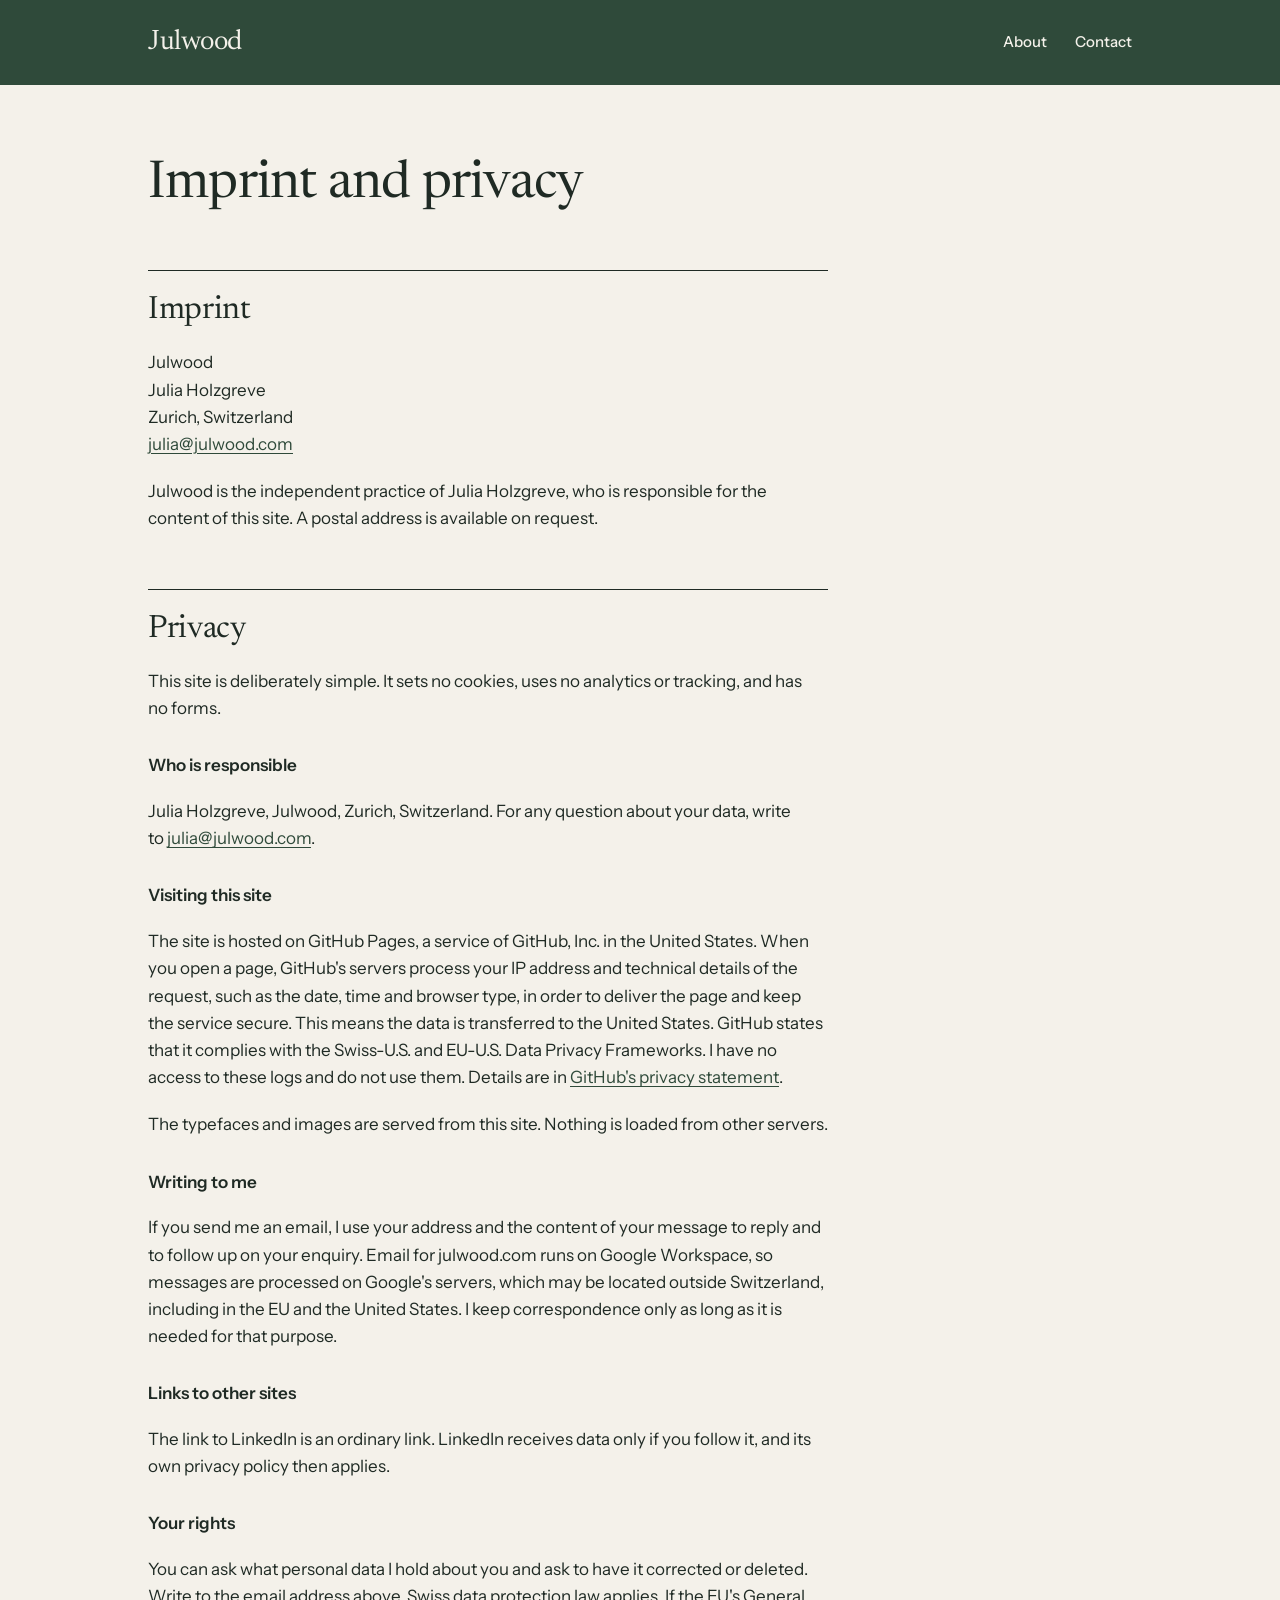
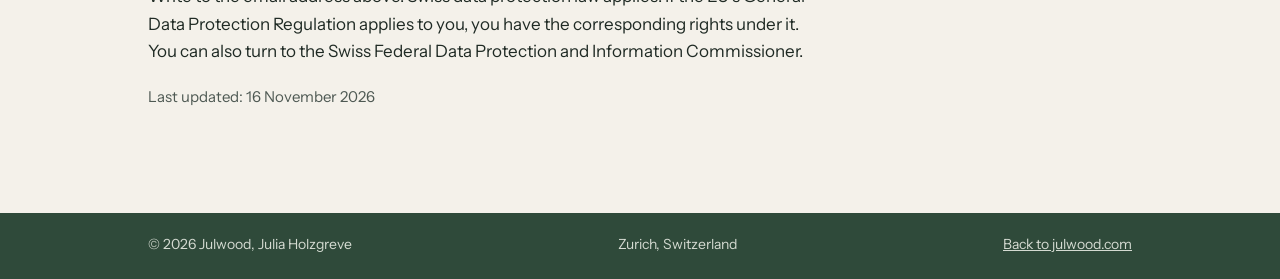
==== imprint/index.html @ 44e73a9a "Add imprint and privacy page - New page at /imprint/ with a minimal imprint (name, city, email) and " ====
<!doctype html>
<html lang="en">
<head>
<meta charset="utf-8">
<meta name="viewport" content="width=device-width, initial-scale=1">
<title>Imprint and privacy | Julwood</title>
<meta name="description" content="Imprint and privacy information for julwood.com.">
<meta name="robots" content="noindex">
<link rel="canonical" href="https://julwood.com/imprint/">
<meta name="theme-color" content="#2F4A3A">
<link rel="icon" href="../favicon.svg" type="image/svg+xml">
<link rel="preload" href="../fonts/newsreader.woff" as="font" type="font/woff" crossorigin>
<link rel="preload" href="../fonts/instrument-sans.woff" as="font" type="font/woff" crossorigin>
<link rel="stylesheet" href="../styles.css">
</head>
<body id="top">

<header class="site-top">
<div class="wrap site-header">
  <a class="wordmark" href="../">Julwood</a>
  <nav class="site-nav" aria-label="Sections">
    <a href="../#about">About</a>
    <a href="../#contact">Contact</a>
  </nav>
</div>
</header>

<main>
<div class="wrap legal">
<div class="legal-inner">

  <h1>Imprint and privacy</h1>

  <section aria-labelledby="imprint-title">
    <h2 id="imprint-title">Imprint</h2>
    <address>
      Julwood<br>
      Julia Holzgreve<br>
      Zurich, Switzerland<br>
      <a href="mailto:julia@julwood.com">julia@julwood.com</a>
    </address>
    <p>Julwood is the independent practice of Julia Holzgreve, who is responsible for the content of this site. A postal address is available on request.</p>
  </section>

  <section aria-labelledby="privacy-title">
    <h2 id="privacy-title">Privacy</h2>
    <p>This site is deliberately simple. It sets no cookies, uses no analytics or tracking, and has no forms.</p>

    <h3>Who is responsible</h3>
    <p>Julia Holzgreve, Julwood, Zurich, Switzerland. For any question about your data, write to <a href="mailto:julia@julwood.com">julia@julwood.com</a>.</p>

    <h3>Visiting this site</h3>
    <p>The site is hosted on GitHub Pages, a service of GitHub, Inc. in the United States. When you open a page, GitHub's servers process your IP address and technical details of the request, such as the date, time and browser type, in order to deliver the page and keep the service secure. This means the data is transferred to the United States. GitHub states that it complies with the Swiss-U.S. and EU-U.S. Data Privacy Frameworks. I have no access to these logs and do not use them. Details are in <a href="https://docs.github.com/en/site-policy/privacy-policies/github-general-privacy-statement" rel="noopener">GitHub's privacy statement</a>.</p>
    <p>The typefaces and images are served from this site. Nothing is loaded from other servers.</p>

    <h3>Writing to me</h3>
    <p>If you send me an email, I use your address and the content of your message to reply and to follow up on your enquiry. Email for julwood.com runs on Google Workspace, so messages are processed on Google's servers, which may be located outside Switzerland, including in the EU and the United States. I keep correspondence only as long as it is needed for that purpose.</p>

    <h3>Links to other sites</h3>
    <p>The link to LinkedIn is an ordinary link. LinkedIn receives data only if you follow it, and its own privacy policy then applies.</p>

    <h3>Your rights</h3>
    <p>You can ask what personal data I hold about you and ask to have it corrected or deleted. Write to the email address above. Swiss data protection law applies. If the EU's General Data Protection Regulation applies to you, you have the corresponding rights under it. You can also turn to the Swiss Federal Data Protection and Information Commissioner.</p>

    <p class="note">Last updated: 16 November 2026</p>
  </section>

</div>
</div>
</main>

<footer class="legal-foot">
  <div class="wrap">
    <div class="site-footer-inner" style="border-top: 0">
      <span>© 2026 Julwood, Julia Holzgreve</span>
      <span>Zurich, Switzerland</span>
      <a href="../">Back to julwood.com</a>
    </div>
  </div>
</footer>

</body>
</html>
---- styles.css ----
/* Typefaces are served from this site (SIL Open Font License, see fonts/) */
@font-face { font-family: 'Newsreader'; src: url('fonts/newsreader.woff') format('woff'); font-weight: 400 500; font-style: normal; font-display: swap; }
@font-face { font-family: 'Instrument Sans'; src: url('fonts/instrument-sans.woff') format('woff'); font-weight: 400 600; font-style: normal; font-display: swap; }
:root {
  /* Layout: one centred column, max 1080px; green top with headline and picture, sections stack, contact band fills the rest of the screen */
  --ground: #F4F1EA;
  --ink: #1F2A24;
  --accent: #2F4A3A;
  --muted: #4E5953;
  --line: #DCD6C8;
  --panel: #EAE5D8;
  --on-accent: #F4F1EA;
  --on-accent-muted: #D5DBD2;
  --serif: 'Newsreader', Georgia, 'Times New Roman', serif;
  --sans: 'Instrument Sans', system-ui, -apple-system, 'Segoe UI', sans-serif;
  color-scheme: light;
}
* { box-sizing: border-box; }
html { scroll-behavior: smooth; -webkit-text-size-adjust: 100%; text-size-adjust: 100%; }
body {
  margin: 0;
  min-height: 100vh;
  display: flex;
  flex-direction: column;
  background: var(--ground);
  color: var(--ink);
  font-family: var(--sans);
  font-size: 17px;
  line-height: 1.6;
}
a { color: var(--accent); }
a:hover { color: var(--ink); }
a:focus-visible { outline: 2px solid var(--accent); outline-offset: 3px; border-radius: 2px; }
h1, h2, h3, p { margin: 0; }
h1, h2, h3 { font-family: var(--serif); }
h2 { font-weight: 400; font-size: 32px; line-height: 1.2; letter-spacing: -0.01em; }

.wrap {
  width: 100%;
  max-width: 1080px;
  margin: 0 auto;
  padding-left: clamp(20px, 5vw, 48px);
  padding-right: clamp(20px, 5vw, 48px);
}

/* Header and hero share the green top */
.site-top, .hero-band { background: var(--accent); color: var(--on-accent); }
.site-top a:focus-visible, .hero-band a:focus-visible { outline-color: var(--on-accent); }
.site-header { padding-top: 20px; padding-bottom: 20px; display: flex; justify-content: space-between; align-items: center; gap: 24px; }
.wordmark { font-family: var(--serif); font-size: 28px; font-weight: 400; letter-spacing: -0.01em; color: var(--on-accent); text-decoration: none; display: inline-flex; align-items: center; min-height: 44px; }
.site-nav { display: flex; gap: 28px; align-items: center; }
.site-nav a { font-size: 15px; font-weight: 500; color: var(--on-accent); text-decoration: none; display: inline-flex; align-items: center; min-height: 44px; }
.site-nav a:hover, .wordmark:hover { color: #FFFFFF; }

main { flex: 1 0 auto; display: flex; flex-direction: column; }

/* Hero */
.hero { padding-top: 56px; padding-bottom: 96px; display: flex; flex-wrap: wrap; gap: 56px 64px; align-items: center; }
.hero-text { flex: 1 1 440px; min-width: 0; display: flex; flex-direction: column; gap: 28px; }
.hero h1 { font-weight: 400; font-size: clamp(44px, 6.4vw, 84px); line-height: 1.04; letter-spacing: -0.02em; text-wrap: balance; }
.hero-lead { font-size: 19px; line-height: 1.55; color: var(--on-accent-muted); max-width: 30em; text-wrap: pretty; }
.button { align-self: flex-start; display: inline-flex; align-items: center; min-height: 46px; padding: 0 22px; border: 1px solid var(--on-accent); border-radius: 2px; color: var(--on-accent); font-size: 16px; font-weight: 500; text-decoration: none; transition: background-color 0.15s ease, color 0.15s ease; }
.button:hover { background: var(--on-accent); color: var(--accent); }
.rings { flex: 1 1 320px; max-width: 400px; aspect-ratio: 4 / 5; overflow: hidden; border-radius: 3px; background: rgba(244, 241, 234, 0.07); color: var(--on-accent); }
.rings svg { width: 100%; height: 100%; display: block; }

/* Sections */
.band { border-top: 1px solid var(--line); }
.services { padding-top: 80px; padding-bottom: 80px; display: flex; flex-direction: column; gap: 40px; }
.service-grid { display: grid; grid-template-columns: repeat(auto-fit, minmax(min(260px, 100%), 1fr)); gap: 40px; }
.service { border-top: 1px solid var(--ink); padding-top: 20px; display: flex; flex-direction: column; gap: 10px; }
.service h3 { font-weight: 500; font-size: 23px; line-height: 1.25; }
.service p { font-size: 16px; line-height: 1.6; color: var(--muted); text-wrap: pretty; }

.about { padding-top: 80px; padding-bottom: 80px; display: flex; flex-wrap: wrap; gap: 32px 64px; }
.about-side { flex: 1 1 200px; display: flex; flex-direction: column; gap: 28px; align-items: flex-start; }
.portrait { width: 168px; height: 210px; object-fit: cover; object-position: 50% 15%; border-radius: 3px; display: block; }
.about-main { flex: 3 1 460px; min-width: 0; display: flex; flex-direction: column; gap: 24px; }
.about-text { font-size: 19px; line-height: 1.6; max-width: 34em; text-wrap: pretty; }
.facts { margin: 16px 0 0; display: flex; flex-direction: column; border-bottom: 1px solid var(--line); }
.fact { display: flex; flex-wrap: wrap; gap: 4px 24px; padding: 14px 0; border-top: 1px solid var(--line); }
.fact dt { flex: 0 0 110px; font-size: 14px; font-weight: 500; color: var(--muted); line-height: 1.85; }
.fact dd { flex: 1 1 260px; margin: 0; font-size: 16px; }

/* Contact */
.contact { flex: 1 0 auto; display: flex; flex-direction: column; justify-content: space-between; background: var(--accent); color: var(--on-accent); }
.contact-inner { padding-top: 72px; padding-bottom: 72px; display: flex; flex-direction: column; gap: 16px; }
.contact h2 { font-size: 34px; }
.contact-lead { font-size: 17px; line-height: 1.6; color: var(--on-accent-muted); max-width: 32em; text-wrap: pretty; }
.contact-links { margin-top: 12px; display: flex; flex-wrap: wrap; gap: 8px 36px; align-items: center; }
.contact a { color: var(--on-accent); text-underline-offset: 4px; display: inline-flex; align-items: center; min-height: 44px; }
.contact a:hover { color: #FFFFFF; }
.contact a:focus-visible { outline-color: var(--on-accent); }
.contact-email { font-family: var(--serif); font-size: 24px; line-height: 1.3; text-decoration: none; overflow-wrap: anywhere; }
.contact-email:hover { text-decoration: underline; }
.contact-linkedin { font-size: 16px; font-weight: 500; }
.site-footer-inner { border-top: 1px solid rgba(244, 241, 234, 0.25); padding: 20px 0 24px; display: flex; flex-wrap: wrap; justify-content: space-between; gap: 4px 24px; font-size: 14px; color: var(--on-accent-muted); }

@media (prefers-reduced-motion: reduce) {
  html { scroll-behavior: auto; }
  .button { transition: none; }
}

/* Footer link */
.site-footer-inner a { color: var(--on-accent-muted); min-height: 0; display: inline; padding: 12px 0; margin: -12px 0; font-size: 14px; }
.site-footer-inner a:hover { color: #FFFFFF; }

/* Imprint and privacy page */
.legal { padding-top: 72px; padding-bottom: 104px; }
.legal-inner { max-width: 40em; display: flex; flex-direction: column; gap: 56px; }
.legal h1 { font-weight: 400; font-size: clamp(36px, 5vw, 52px); line-height: 1.1; letter-spacing: -0.015em; }
.legal section { display: flex; flex-direction: column; gap: 20px; }
.legal h2 { padding-top: 20px; border-top: 1px solid var(--ink); }
.legal h3 { font-family: var(--sans); font-size: 17px; font-weight: 600; line-height: 1.4; margin-top: 12px; }
.legal p, .legal address { font-size: 17px; line-height: 1.6; font-style: normal; text-wrap: pretty; }
.legal .note { font-size: 15px; color: var(--muted); }
.legal a { text-underline-offset: 3px; }
.legal-foot { background: var(--accent); color: var(--on-accent); }
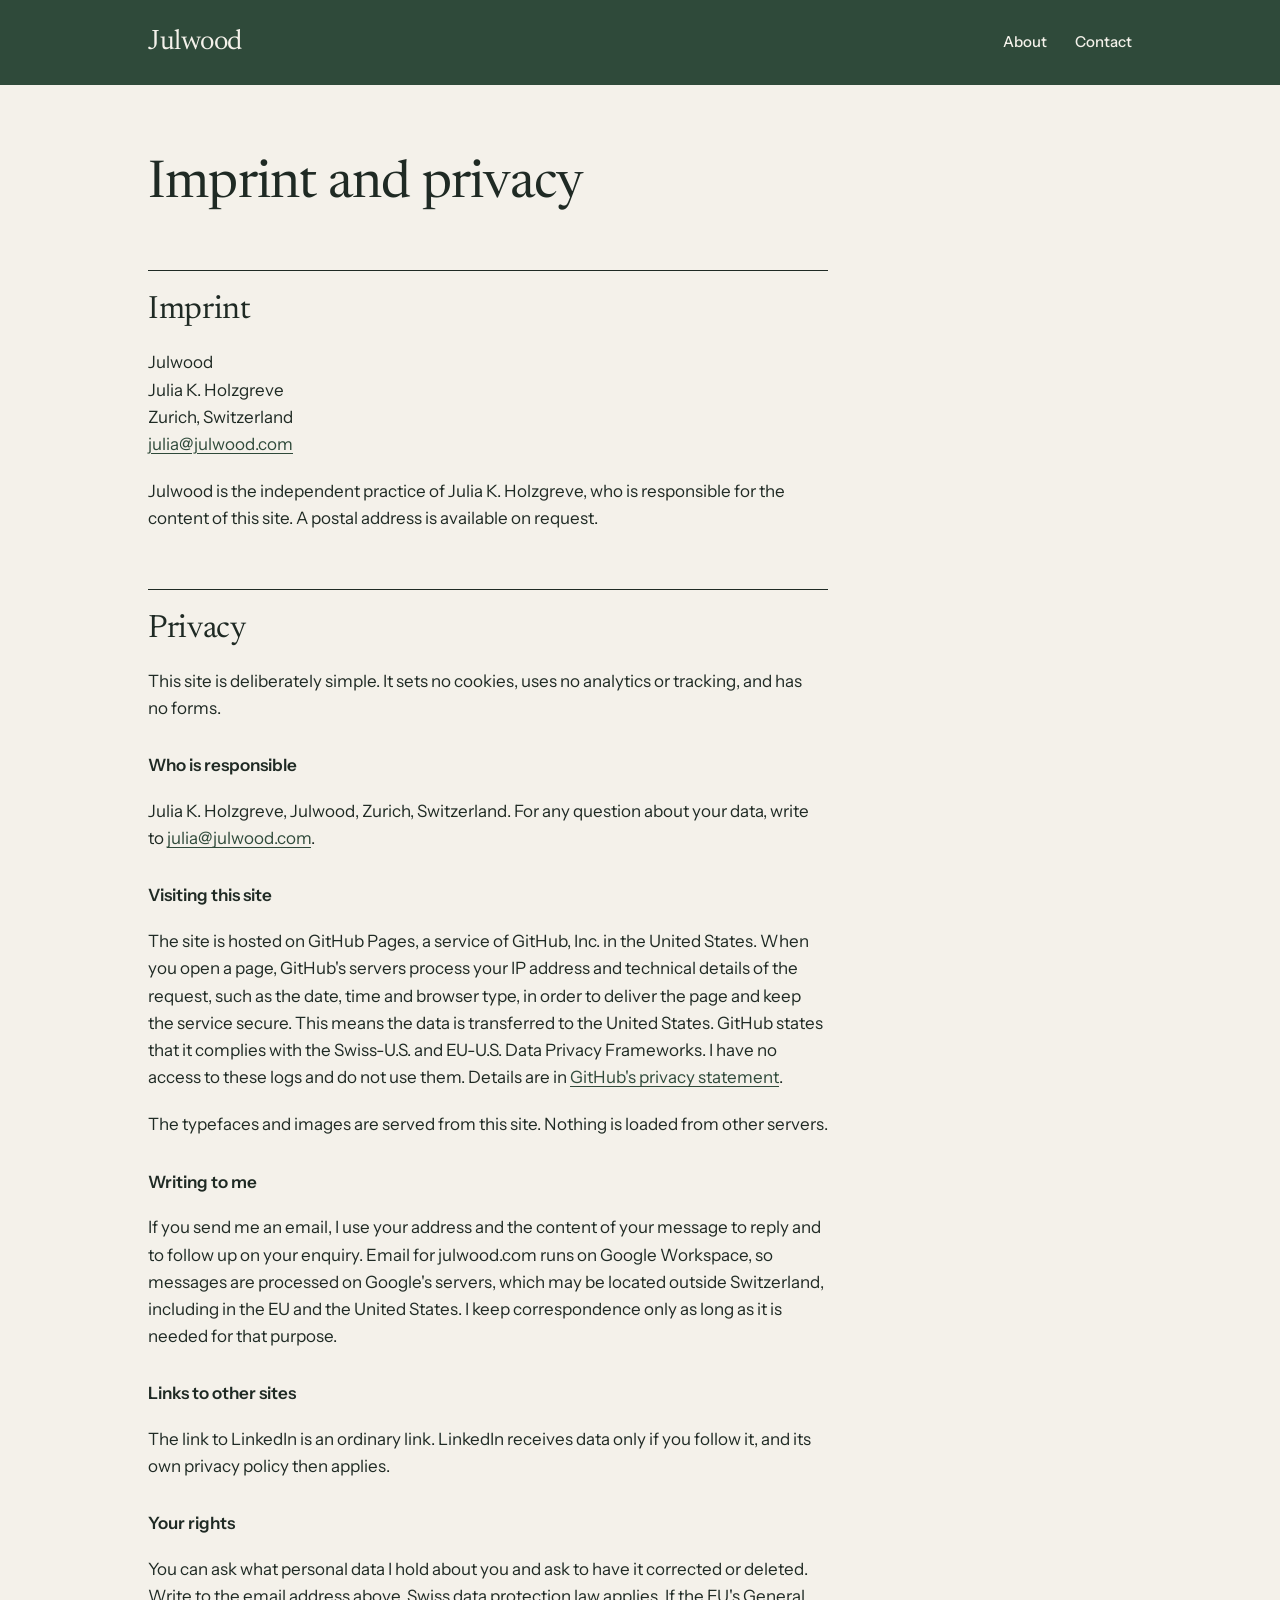
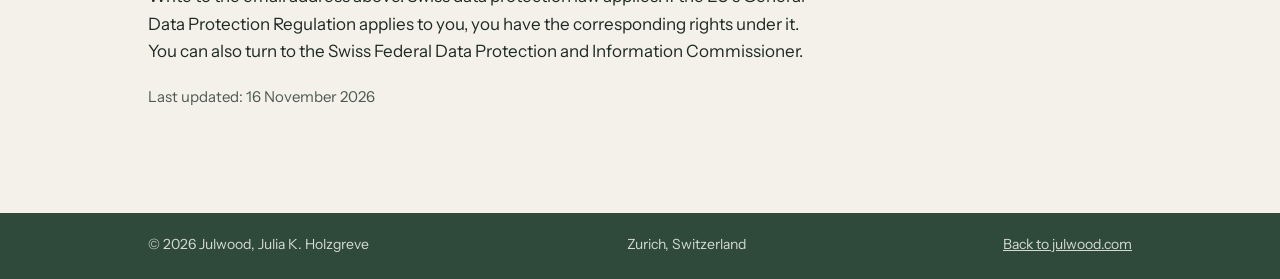
==== commit cc466fea: "Write the name as Julia K. Holzgreve throughout Matches the business card. Updated on the home page," ====
--- a/imprint/index.html
+++ b/imprint/index.html
@@ -35,11 +35,11 @@
     <h2 id="imprint-title">Imprint</h2>
     <address>
       Julwood<br>
-      Julia Holzgreve<br>
+      Julia K. Holzgreve<br>
       Zurich, Switzerland<br>
       <a href="mailto:julia@julwood.com">julia@julwood.com</a>
     </address>
-    <p>Julwood is the independent practice of Julia Holzgreve, who is responsible for the content of this site. A postal address is available on request.</p>
+    <p>Julwood is the independent practice of Julia K. Holzgreve, who is responsible for the content of this site. A postal address is available on request.</p>
   </section>
 
   <section aria-labelledby="privacy-title">
@@ -47,7 +47,7 @@
     <p>This site is deliberately simple. It sets no cookies, uses no analytics or tracking, and has no forms.</p>
 
     <h3>Who is responsible</h3>
-    <p>Julia Holzgreve, Julwood, Zurich, Switzerland. For any question about your data, write to <a href="mailto:julia@julwood.com">julia@julwood.com</a>.</p>
+    <p>Julia K. Holzgreve, Julwood, Zurich, Switzerland. For any question about your data, write to <a href="mailto:julia@julwood.com">julia@julwood.com</a>.</p>
 
     <h3>Visiting this site</h3>
     <p>The site is hosted on GitHub Pages, a service of GitHub, Inc. in the United States. When you open a page, GitHub's servers process your IP address and technical details of the request, such as the date, time and browser type, in order to deliver the page and keep the service secure. This means the data is transferred to the United States. GitHub states that it complies with the Swiss-U.S. and EU-U.S. Data Privacy Frameworks. I have no access to these logs and do not use them. Details are in <a href="https://docs.github.com/en/site-policy/privacy-policies/github-general-privacy-statement" rel="noopener">GitHub's privacy statement</a>.</p>
@@ -72,7 +72,7 @@
 <footer class="legal-foot">
   <div class="wrap">
     <div class="site-footer-inner" style="border-top: 0">
-      <span>© 2026 Julwood, Julia Holzgreve</span>
+      <span>© 2026 Julwood, Julia K. Holzgreve</span>
       <span>Zurich, Switzerland</span>
       <a href="../">Back to julwood.com</a>
     </div>
